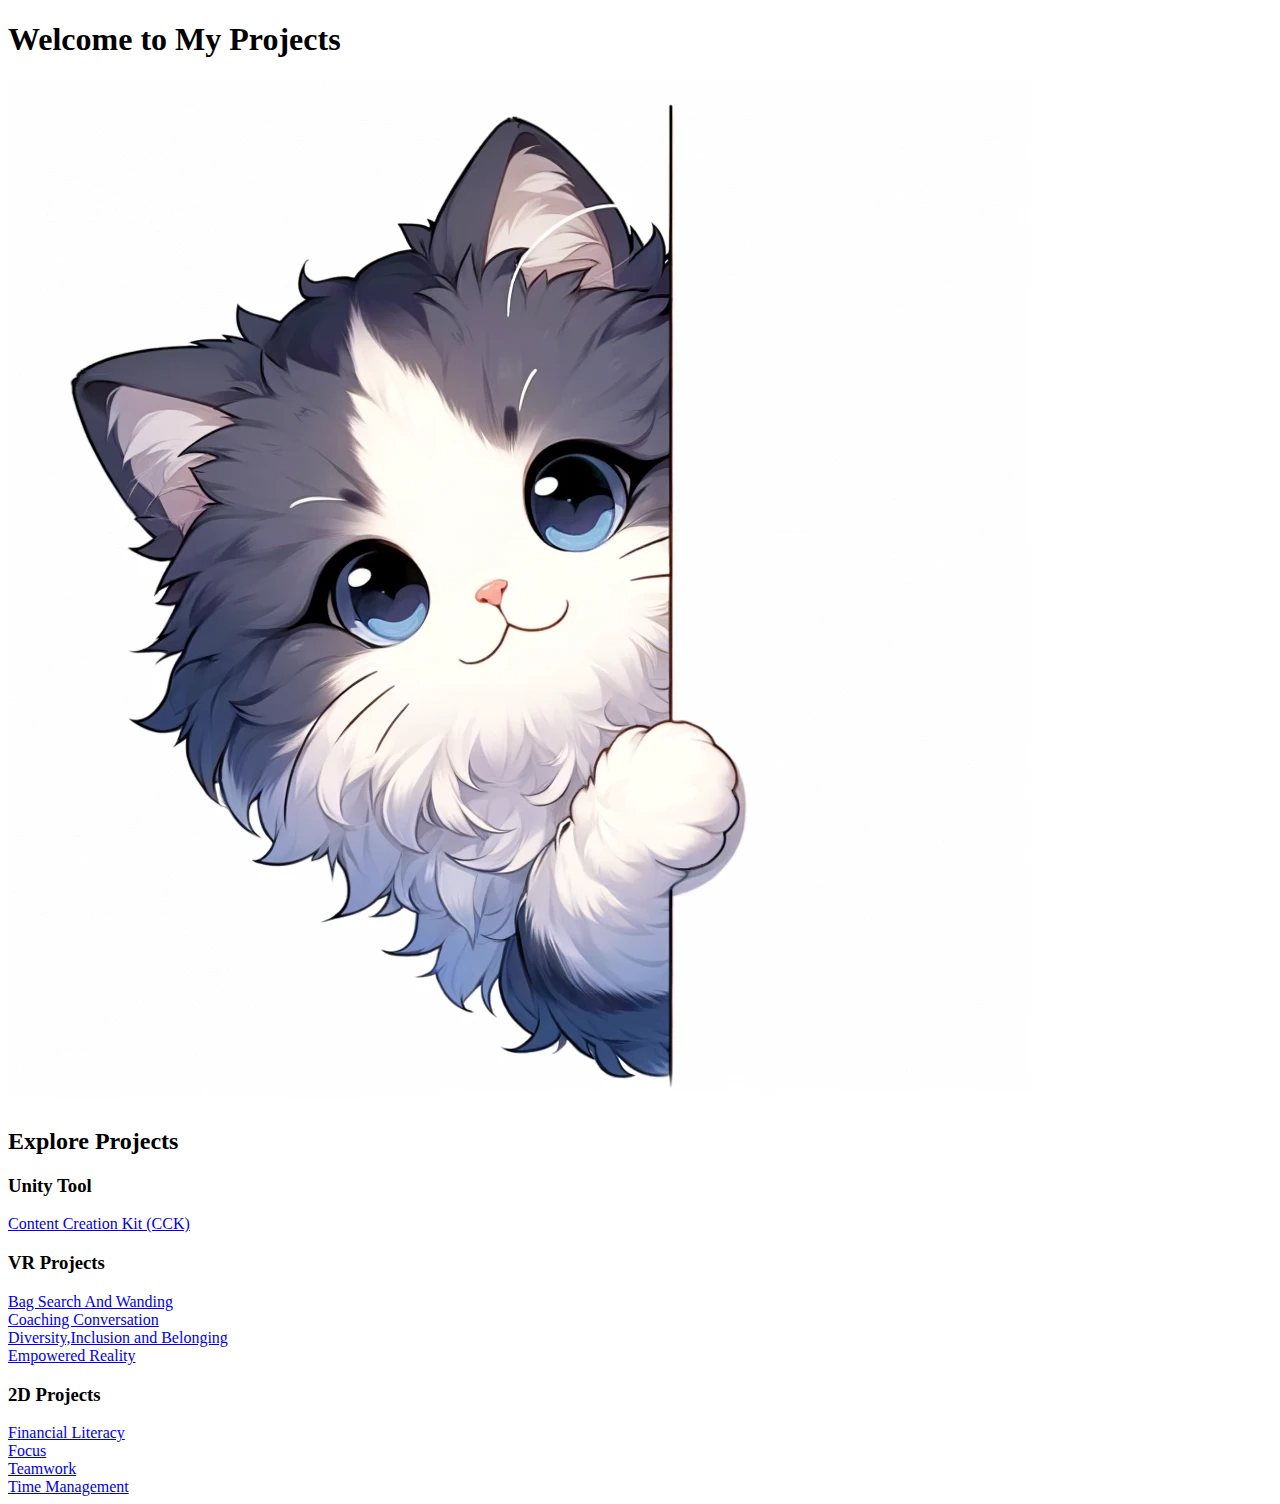
==== index.html @ 2d99bee2 "Page Updates" ====
<!DOCTYPE html>
<html lang="en">

<head>
    <meta charset="UTF-8">
    <meta name="viewport" content="width=device-width, initial-scale=1.0">
    <title>Home</title>
</head>

<body>
    <header>
        <h1>Welcome to My Projects</h1>
    </header>

    <section>
        <img src="assets/example.png" alt="An example image">
    </section>

    <section>
        <h2>Explore Projects</h2>

        <h3>Unity Tool</h3>
        <li><a href="cck.html">Content Creation Kit (CCK)</a></li>

        <h3>VR Projects</h3>
        <li><a href="bsnw.html">Bag Search And Wanding</Search></a></li>
        <li><a href="coaching.html">Coaching Conversation</a></li>
        <li><a href="dib.html">Diversity,Inclusion and Belonging</a></li>
        <li><a href="empowered.html">Empowered Reality</a></li>

        <h3>2D Projects</h3>
        <li><a href="financial.html">Financial Literacy</a></li>
        <li><a href="focus.html">Focus</a></li>
        <li><a href="teamwork.html">Teamwork</a></li>
        <li><a href="timemanagement.html">Time Management</a></li>
    </section>
</body>

</html>
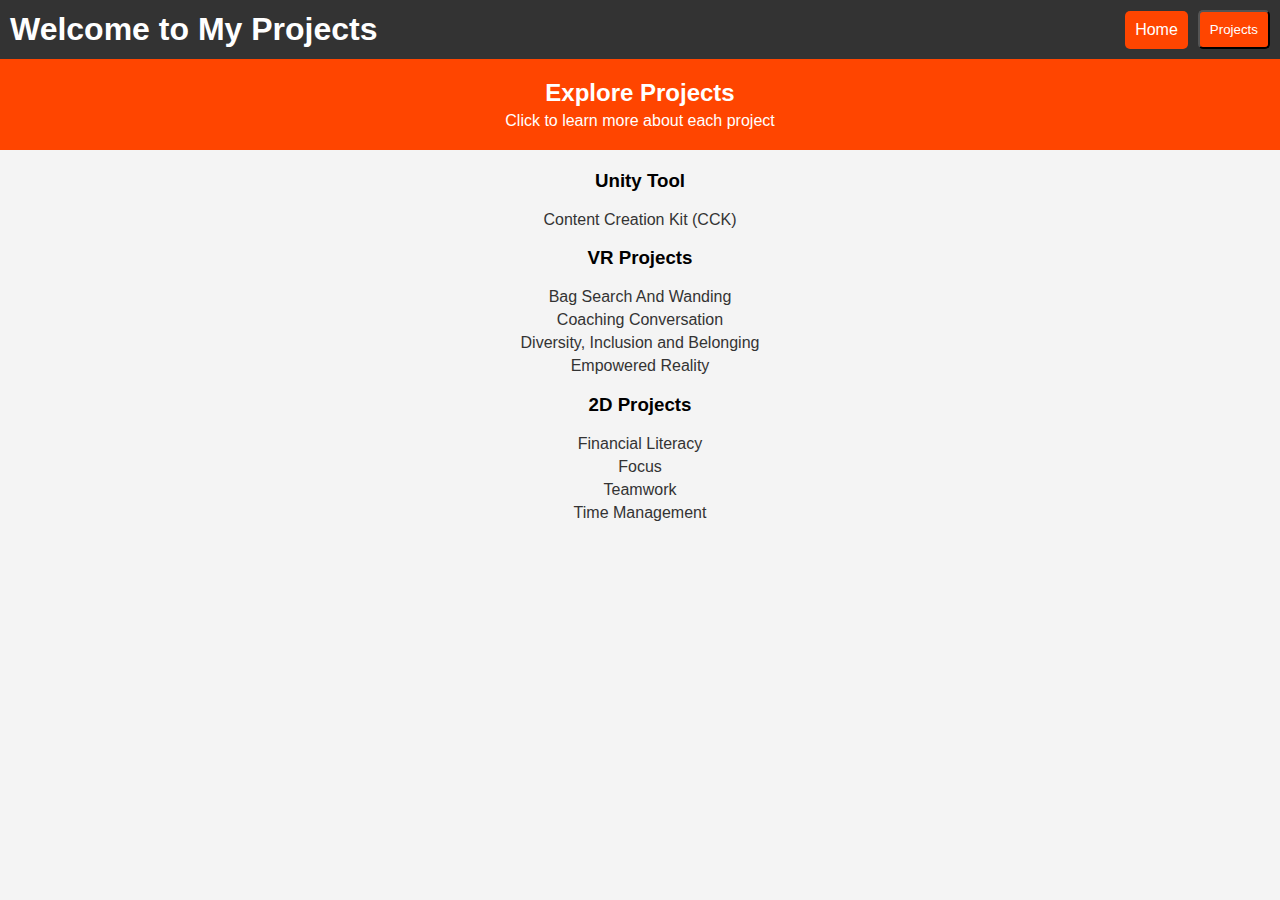
==== commit 0e5227bf: "Website Clean Up" ====
--- a/index.html
+++ b/index.html
@@ -4,36 +4,173 @@
 <head>
     <meta charset="UTF-8">
     <meta name="viewport" content="width=device-width, initial-scale=1.0">
+    <script src="scripts.js" defer></script>
     <title>Home</title>
+    <style>
+        body {
+            font-family: Arial, sans-serif;
+            text-align: center;
+            margin: 0;
+            padding: 0;
+            background-color: #f4f4f4;
+        }
+        
+        header {
+            background-color: #333;
+            color: white;
+            padding: 10px;
+            display: flex;
+            justify-content: space-between;
+            align-items: center;
+        }
+
+        header h1 {
+            margin: 0;
+        }
+
+        .nav-links {
+            display: flex;
+            align-items: center;
+        }
+
+        .nav-links a {
+            color: white;
+            text-decoration: none;
+            padding: 10px;
+            margin: 0 10px;
+            background-color: #ff4500;
+            border-radius: 5px;
+        }
+
+        .nav-links a:hover {
+            background-color: #ff6347;
+        }
+
+        .dropdown {
+            position: relative;
+        }
+
+        .dropdown-button {
+            background-color: #ff4500;
+            color: white;
+            padding: 10px;
+            border-radius: 5px;
+            cursor: pointer;
+        }
+
+        .dropdown-content {
+            display: none;
+            position: absolute;
+            background-color: white;
+            min-width: 160px;
+            box-shadow: 0px 8px 16px rgba(0, 0, 0, 0.2);
+            z-index: 1;
+        }
+
+        .dropdown:hover .dropdown-content {
+            display: block;
+        }
+
+        .dropdown-content a {
+            color: black;
+            padding: 12px 16px;
+            text-decoration: none;
+            display: block;
+        }
+
+        .dropdown-content a:hover {
+            background-color: #f1f1f1;
+        }
+
+        section {
+            margin: 0px 0;
+        }
+
+        .banner {
+            background-color: #ff4500;
+            color: white;
+            padding: 20px;
+            margin-bottom: 20px;
+        }
+
+        .banner h2 {
+            margin: 0;
+        }
+
+        .banner p {
+            margin: 5px 0 0;
+        }
+
+        ul {
+            list-style: none;
+            padding: 0;
+        }
+
+        li {
+            margin: 5px 0;
+        }
+
+        a {
+            text-decoration: none;
+            color: #333;
+        }
+
+        a:hover {
+            color: #ff4500;
+        }
+    </style>
 </head>
 
 <body>
     <header>
         <h1>Welcome to My Projects</h1>
+        <div class="nav-links">
+            <a href="index.html">Home</a>
+
+            <div class="dropdown">
+                <button class="dropdown-button">Projects</button>
+                <div class="dropdown-content">
+                    <a href="cck.html">Content Creation Kit (CCK) - Unity Tool</a>
+                    <a href="bsnw.html">Bag Search And Wanding - VR</a>
+                    <a href="coaching.html">Coaching Conversation - VR</a>
+                    <a href="dib.html">Diversity, Inclusion and Belonging - VR</a>
+                    <a href="empowered.html">Empowered Reality - VR</a>
+                    <a href="financial.html">Financial Literacy - 2D</a>
+                    <a href="focus.html">Focus - 2D</a>
+                    <a href="teamwork.html">Teamwork - 2D</a>
+                    <a href="timemanagement.html">Time Management - 2D</a>
+                </div>
+            </div>
+        </div>
     </header>
 
-    <section>
-        <img src="assets/example.png" alt="An example image">
+    <section class="banner">
+        <h2>Explore Projects</h2>
+        <p>Click to learn more about each project</p>
     </section>
 
     <section>
-        <h2>Explore Projects</h2>
-
         <h3>Unity Tool</h3>
-        <li><a href="cck.html">Content Creation Kit (CCK)</a></li>
+        <ul>
+            <li><a href="cck.html">Content Creation Kit (CCK)</a></li>
+        </ul>
 
         <h3>VR Projects</h3>
-        <li><a href="bsnw.html">Bag Search And Wanding</Search></a></li>
-        <li><a href="coaching.html">Coaching Conversation</a></li>
-        <li><a href="dib.html">Diversity,Inclusion and Belonging</a></li>
-        <li><a href="empowered.html">Empowered Reality</a></li>
+        <ul>
+            <li><a href="bsnw.html">Bag Search And Wanding</a></li>
+            <li><a href="coaching.html">Coaching Conversation</a></li>
+            <li><a href="dib.html">Diversity, Inclusion and Belonging</a></li>
+            <li><a href="empowered.html">Empowered Reality</a></li>
+        </ul>
 
         <h3>2D Projects</h3>
-        <li><a href="financial.html">Financial Literacy</a></li>
-        <li><a href="focus.html">Focus</a></li>
-        <li><a href="teamwork.html">Teamwork</a></li>
-        <li><a href="timemanagement.html">Time Management</a></li>
+        <ul>
+            <li><a href="financial.html">Financial Literacy</a></li>
+            <li><a href="focus.html">Focus</a></li>
+            <li><a href="teamwork.html">Teamwork</a></li>
+            <li><a href="timemanagement.html">Time Management</a></li>
+        </ul>
     </section>
 </body>
 
-</html>+</html>
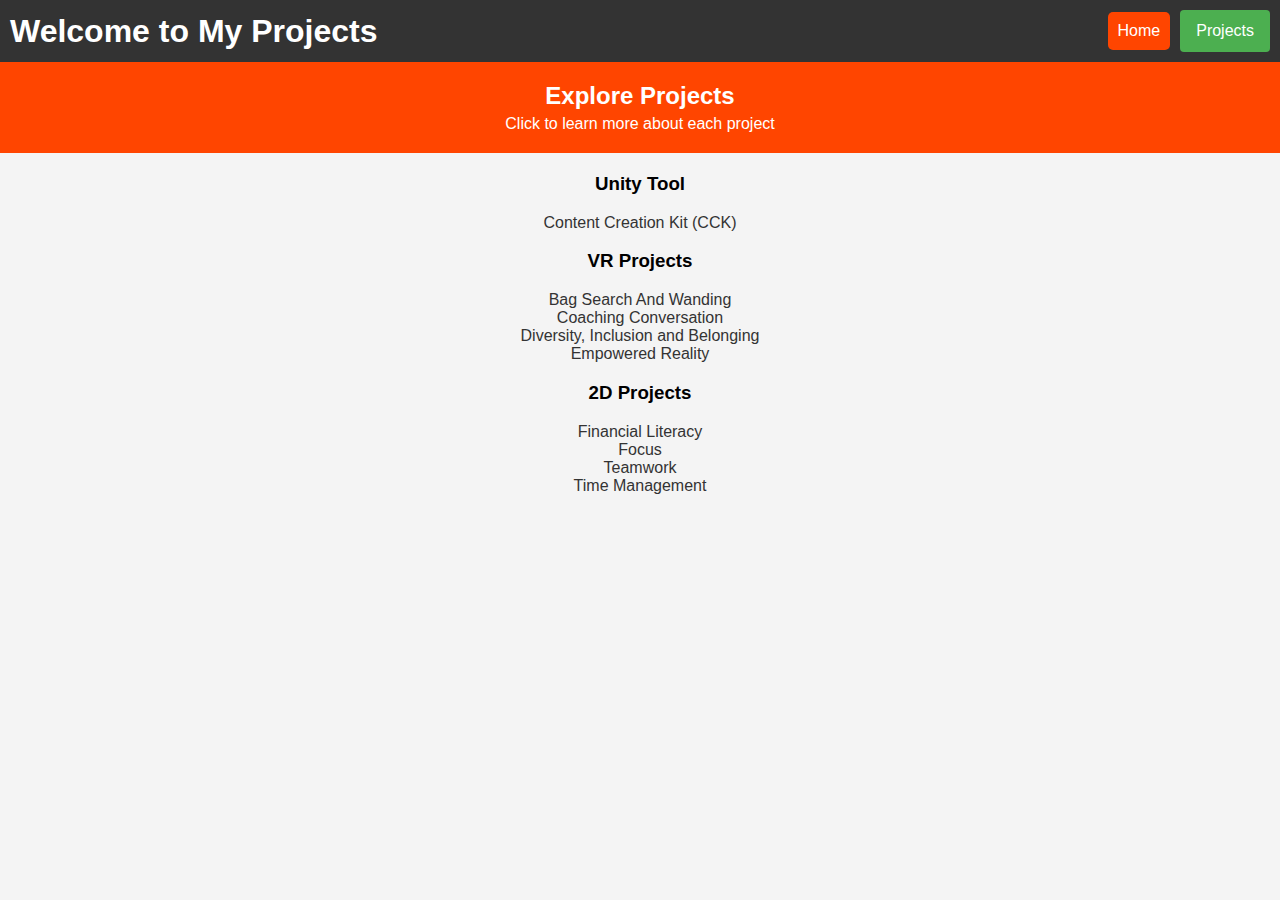
==== commit db588340: "Cleanup and Images Added In" ====
--- a/index.html
+++ b/index.html
@@ -4,120 +4,11 @@
 <head>
     <meta charset="UTF-8">
     <meta name="viewport" content="width=device-width, initial-scale=1.0">
+    <link rel="stylesheet" href="styles.css">
     <script src="scripts.js" defer></script>
     <title>Home</title>
-    <style>
-        body {
-            font-family: Arial, sans-serif;
-            text-align: center;
-            margin: 0;
-            padding: 0;
-            background-color: #f4f4f4;
-        }
-        
-        header {
-            background-color: #333;
-            color: white;
-            padding: 10px;
-            display: flex;
-            justify-content: space-between;
-            align-items: center;
-        }
+    <style>    
 
-        header h1 {
-            margin: 0;
-        }
-
-        .nav-links {
-            display: flex;
-            align-items: center;
-        }
-
-        .nav-links a {
-            color: white;
-            text-decoration: none;
-            padding: 10px;
-            margin: 0 10px;
-            background-color: #ff4500;
-            border-radius: 5px;
-        }
-
-        .nav-links a:hover {
-            background-color: #ff6347;
-        }
-
-        .dropdown {
-            position: relative;
-        }
-
-        .dropdown-button {
-            background-color: #ff4500;
-            color: white;
-            padding: 10px;
-            border-radius: 5px;
-            cursor: pointer;
-        }
-
-        .dropdown-content {
-            display: none;
-            position: absolute;
-            background-color: white;
-            min-width: 160px;
-            box-shadow: 0px 8px 16px rgba(0, 0, 0, 0.2);
-            z-index: 1;
-        }
-
-        .dropdown:hover .dropdown-content {
-            display: block;
-        }
-
-        .dropdown-content a {
-            color: black;
-            padding: 12px 16px;
-            text-decoration: none;
-            display: block;
-        }
-
-        .dropdown-content a:hover {
-            background-color: #f1f1f1;
-        }
-
-        section {
-            margin: 0px 0;
-        }
-
-        .banner {
-            background-color: #ff4500;
-            color: white;
-            padding: 20px;
-            margin-bottom: 20px;
-        }
-
-        .banner h2 {
-            margin: 0;
-        }
-
-        .banner p {
-            margin: 5px 0 0;
-        }
-
-        ul {
-            list-style: none;
-            padding: 0;
-        }
-
-        li {
-            margin: 5px 0;
-        }
-
-        a {
-            text-decoration: none;
-            color: #333;
-        }
-
-        a:hover {
-            color: #ff4500;
-        }
     </style>
 </head>
 
--- a/styles.css
+++ b/styles.css
@@ -0,0 +1,218 @@
+body {
+    font-family: Arial, sans-serif;
+    text-align: center;
+    margin: 0;
+    padding: 0;
+    background-color: #f4f4f4;
+}
+
+header {
+    background-color: #333;
+    color: white;
+    padding: 10px;
+    display: flex;
+    justify-content: space-between;
+    align-items: center;
+}
+
+header h1 {
+    margin: 0;
+}
+
+.nav-links {
+    display: flex;
+    align-items: center;
+}
+
+.nav-links a {
+    color: white;
+    text-decoration: none;
+    padding: 10px;
+    margin: 0 10px;
+    background-color: #ff4500;
+    border-radius: 5px;
+}
+
+.nav-links a:hover {
+    background-color: #ff6347;
+}
+
+.dropdown {
+    position: relative;
+}
+
+.dropdown-button {
+    background-color: #ff4500;
+    color: white;
+    padding: 10px;
+    border-radius: 5px;
+    cursor: pointer;
+}
+
+.banner {
+    background-color: #ff4500;
+    color: white;
+    padding: 20px;
+    margin-bottom: 20px;
+}
+
+.banner h2 {
+    margin: 0;
+}
+
+.banner p {
+    margin: 5px 0 0;
+}
+
+#carousel-container {
+    width: 800px;
+    margin: 20px auto;
+    padding: 15px;
+    background-color: #333;
+    border-radius: 8px;
+    box-shadow: 0 4px 15px rgba(0, 0, 0, 0.3);
+    text-align: center;
+}
+
+#main-content {
+    width: 100%;
+    height: 400px;
+    border-radius: 5px;
+    overflow: hidden;
+    box-shadow: 0 4px 10px rgba(0, 0, 0, 0.2);
+    margin-bottom: 10px;
+}
+
+#main-image,
+#main-video {
+    width: 100%;
+    height: 100%;
+    object-fit: cover;
+}
+
+#main-video {
+    display: none;
+}
+
+#thumbnails-container {
+    display: flex;
+    gap: 3px;
+    overflow-x: auto;
+    padding: 5px 0;
+    scrollbar-width: thin;
+    scrollbar-color: #888 transparent;
+}
+
+#thumbnails-container::-webkit-scrollbar {
+    height: 6px;
+}
+
+#thumbnails-container::-webkit-scrollbar-thumb {
+    background-color: #888;
+    border-radius: 3px;
+}
+
+#thumbnails-container::-webkit-scrollbar-track {
+    background: transparent;
+}
+
+.thumbnail {
+    width: 120px;
+    height: 80px;
+    object-fit: cover;
+    border-radius: 3px;
+    cursor: pointer;
+    transition: transform 0.2s ease-in-out;
+    border: 2px solid transparent;
+}
+
+.thumbnail.selected {
+    border-color: #ff4500;
+}
+
+.thumbnail:hover {
+    transform: scale(1.05);
+}
+
+/* Dropdown container */
+.dropdown {
+    position: relative;
+    display: inline-block;
+}
+/* Dropdown content styling */
+.dropdown-content {
+    display: none;
+    position: absolute;
+    top: 100%;
+    left: 0;
+    background-color: #ffffff;
+    min-width: 200px; /* Increased the width */
+    max-width: 100vw;
+    box-shadow: 0 8px 16px rgba(0, 0, 0, 0.2);
+    z-index: 1;
+    padding: 8px 0; /* Add padding for a bit of spacing */
+    border-radius: 8px; /* Rounded corners */
+    opacity: 0;
+    transition: opacity 0.3s ease; /* Fade-in effect */
+    transform: translateY(10px);
+    transition: transform 0.3s ease, opacity 0.3s ease;
+}
+
+.dropdown:hover .dropdown-content {
+    display: block;
+    opacity: 1;
+    transform: translateY(0);
+}
+
+/* Styling for links inside the dropdown */
+.dropdown-content a {
+    color: #333; /* Darker color for text */
+    padding: 12px 20px;
+    text-decoration: none;
+    display: block;
+    font-family: Arial, sans-serif; /* Change font for clarity */
+    font-size: 14px; /* Adjust font size */
+    border-radius: 4px; /* Rounded corners for each item */
+    transition: background-color 0.3s ease, padding-left 0.3s ease;
+    margin-bottom: 4px; /* Add spacing between items */
+}
+
+/* Hover effect on links */
+.dropdown-content a:hover {
+    background-color: #f1f1f1;
+    padding-left: 24px; /* Subtle left padding on hover */
+}
+
+/* Button for dropdown */
+.dropdown-button {
+    background-color: #4CAF50; /* Green background for the button */
+    color: white;
+    padding: 12px 16px;
+    border: none;
+    cursor: pointer;
+    font-size: 16px;
+    border-radius: 4px; /* Rounded corners for the button */
+    transition: background-color 0.3s ease;
+}
+
+.dropdown-button:hover {
+    background-color: #45a049; /* Darker green on hover */
+}
+
+ul {
+    list-style: none;
+    padding: 0;
+}
+
+li {
+    margin: 0px 0;
+}
+
+a {
+    text-decoration: none;
+    color: #333;
+}
+
+a:hover {
+    color: #ff4500;
+}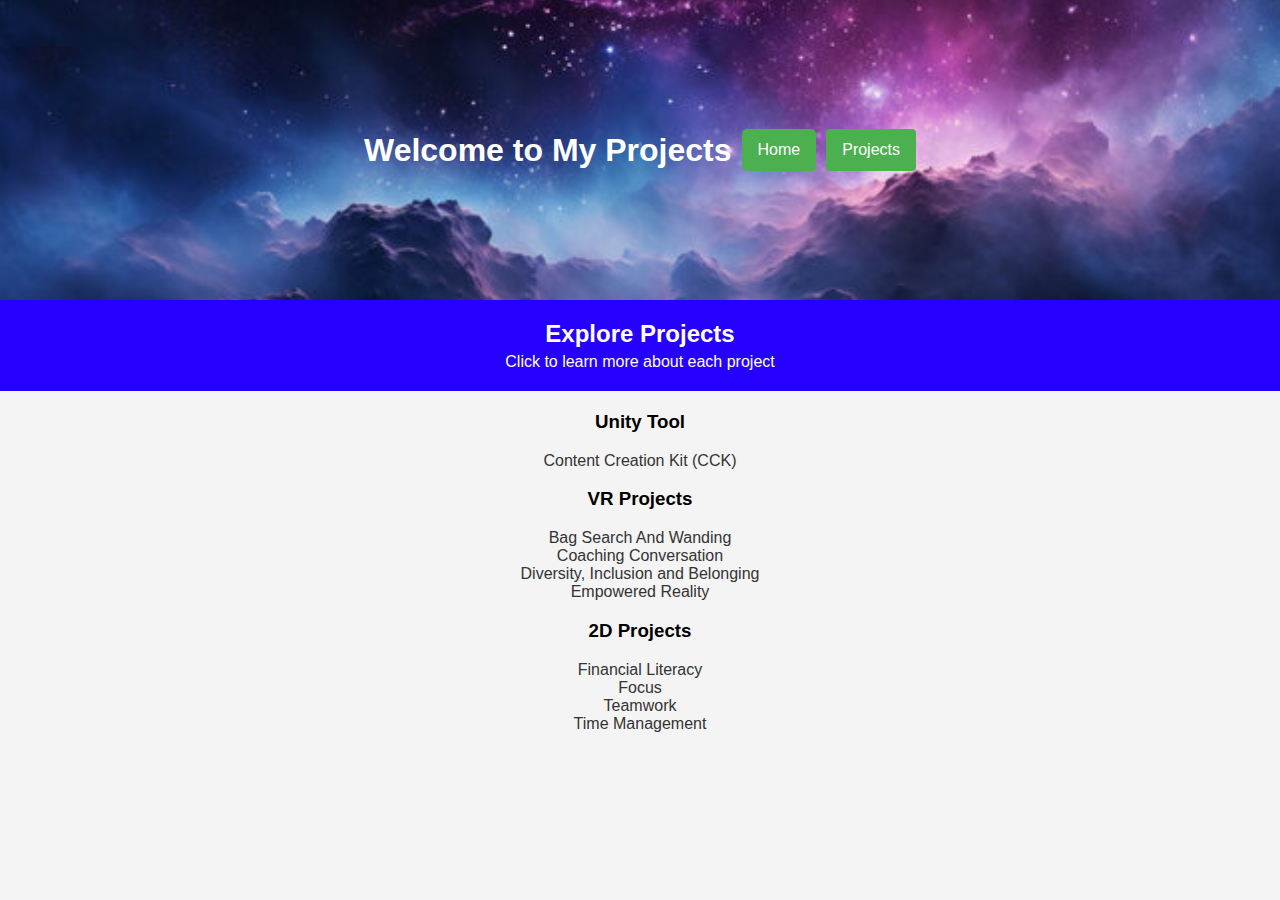
==== commit fc9348d3: "Minor Update for Formatting" ====
--- a/index.html
+++ b/index.html
@@ -17,7 +17,7 @@
         <h1>Welcome to My Projects</h1>
         <div class="nav-links">
             <a href="index.html">Home</a>
-
+            
             <div class="dropdown">
                 <button class="dropdown-button">Projects</button>
                 <div class="dropdown-content">
--- a/styles.css
+++ b/styles.css
@@ -7,15 +7,21 @@
 }
 
 header {
-    background-color: #333;
-    color: white;
-    padding: 10px;
+    background-image: url('assets/bannerbackground.jpg');  /* Replace with your image path */
+    background-size: cover;  /* Ensures the image covers the header without stretching */
+    background-position: center;  /* Centers the image */
+    height: 300px;  /* Set a fixed height for the banner */
+    width: 100%;  /* Make the banner full-width */
+    color: white;  /* Set text color for visibility */
     display: flex;
-    justify-content: space-between;
-    align-items: center;
-}
-
+    align-items: center;  /* Centers the text vertically */
+    justify-content: center;  /* Centers the text horizontally */
+    text-align: center;  /* Optional: Ensures the text is centered */
+}
+
+/* Optional: Style for the title */
 header h1 {
+    font-size: 2rem;
     margin: 0;
 }
 
@@ -27,30 +33,18 @@
 .nav-links a {
     color: white;
     text-decoration: none;
-    padding: 10px;
+    padding: 12px 16px;
     margin: 0 10px;
-    background-color: #ff4500;
     border-radius: 5px;
+    background-color: #4CAF50;
 }
 
 .nav-links a:hover {
-    background-color: #ff6347;
-}
-
-.dropdown {
-    position: relative;
-}
-
-.dropdown-button {
-    background-color: #ff4500;
-    color: white;
-    padding: 10px;
-    border-radius: 5px;
-    cursor: pointer;
+    background-color: #45a049;
 }
 
 .banner {
-    background-color: #ff4500;
+    background-color: #2600ff;
     color: white;
     padding: 20px;
     margin-bottom: 20px;
@@ -127,7 +121,7 @@
 }
 
 .thumbnail.selected {
-    border-color: #ff4500;
+    border-color: #2600ff;
 }
 
 .thumbnail:hover {
@@ -145,7 +139,7 @@
     position: absolute;
     top: 100%;
     left: 0;
-    background-color: #ffffff;
+    background-color: #303030;
     min-width: 200px; /* Increased the width */
     max-width: 100vw;
     box-shadow: 0 8px 16px rgba(0, 0, 0, 0.2);
@@ -179,7 +173,7 @@
 
 /* Hover effect on links */
 .dropdown-content a:hover {
-    background-color: #f1f1f1;
+    background-color: #45a049;
     padding-left: 24px; /* Subtle left padding on hover */
 }
 
@@ -214,5 +208,24 @@
 }
 
 a:hover {
-    color: #ff4500;
+    color: #2600ff;
+}
+
+.text-container {
+    width: 800px; /* Same width as carousel */
+    margin: 20px auto; /* Centered on the page */
+    padding: 15px;
+    background-color: #f9f9f9; /* Optional: Background color for better visibility */
+    box-shadow: 0 4px 10px rgba(0, 0, 0, 0.1); /* Optional: Shadow for design */
+    border-radius: 8px; /* Optional: Rounded corners */
+}
+
+/* Center-aligned text inside the container */
+.text-container.centered {
+    text-align: center;
+}
+
+/* Left-aligned text inside the container */
+.text-container.left-aligned {
+    text-align: left;
 }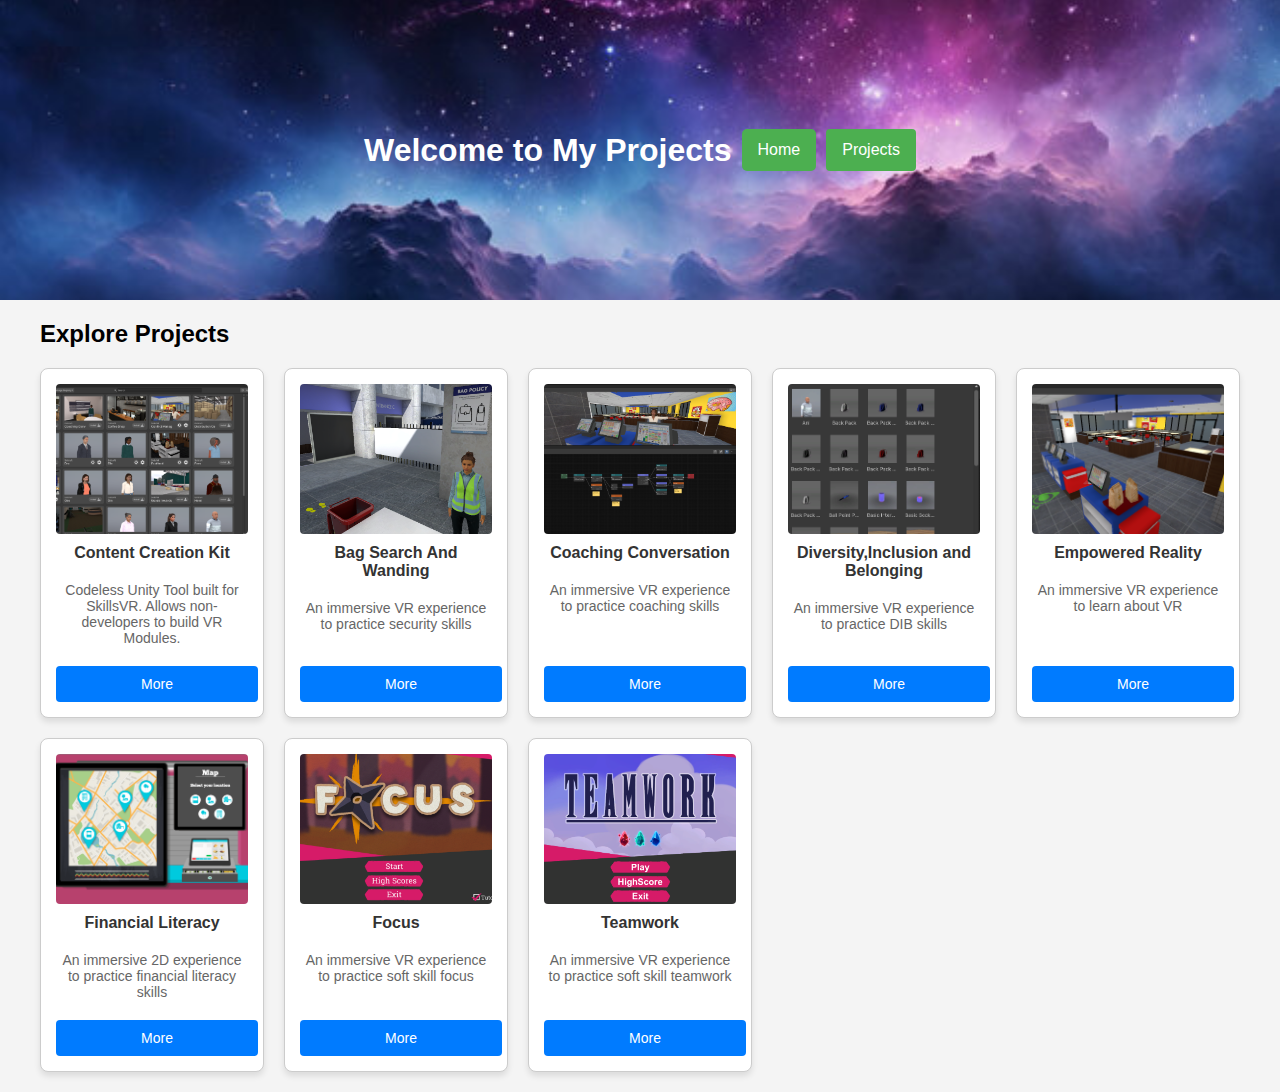
==== commit 3ce7f505: "Website Updates - Tiles Added to Home" ====
--- a/index.html
+++ b/index.html
@@ -6,7 +6,7 @@
     <meta name="viewport" content="width=device-width, initial-scale=1.0">
     <link rel="stylesheet" href="styles.css">
     <script src="scripts.js" defer></script>
-    <title>Home</title>
+    <title>Alex B Projects</title>
     <style>    
 
     </style>
@@ -22,7 +22,7 @@
                 <button class="dropdown-button">Projects</button>
                 <div class="dropdown-content">
                     <a href="cck.html">Content Creation Kit (CCK) - Unity Tool</a>
-                    <a href="bsnw.html">Bag Search And Wanding - VR</a>
+                    <a href="bsnw.html">Bag Search And Wanding - VR</a> 
                     <a href="coaching.html">Coaching Conversation - VR</a>
                     <a href="dib.html">Diversity, Inclusion and Belonging - VR</a>
                     <a href="empowered.html">Empowered Reality - VR</a>
@@ -35,33 +35,80 @@
         </div>
     </header>
 
-    <section class="banner">
+    <!-- <section class="banner">
         <h2>Explore Projects</h2>
         <p>Click to learn more about each project</p>
-    </section>
+    </section> -->
 
-    <section>
-        <h3>Unity Tool</h3>
-        <ul>
-            <li><a href="cck.html">Content Creation Kit (CCK)</a></li>
-        </ul>
+    <h2 class="explore-heading">Explore Projects</h2>
+    <div class="tile-container">
+        <!-- Repeat this tile for multiple entries -->
+        <div class="tile">
+            <img src="assets/CCK/CCK 1.png" alt="Tile Image">
+            <h2 class="tile-title">Content Creation Kit</h2>
+            <p class="description">Codeless Unity Tool built for SkillsVR. Allows non-developers to build VR Modules.</p>
+            <a href="cck.html" class="more-button">More</a>
+        </div>
+        <div class="tile">
+            <img src="assets/BagSearchAndWanding/BSNW1.png" alt="Tile Image">
+            <h2 class="tile-title">Bag Search And Wanding</h2>
+            <p class="description">An immersive VR experience to practice security skills</p>
+            <a href="bsnw.html" class="more-button">More</a>
+        </div>
+        <div class="tile">
+            <img src="assets/CCK/CCK 2.png" alt="Tile Image">
+            <h2 class="tile-title">Coaching Conversation</h2>
+            <p class="description">An immersive VR experience to practice coaching skills</p>
+            <a href="coaching.html" class="more-button">More</a>
+        </div>
+        <div class="tile">
+            <img src="assets/CCK/CCK 3.png" alt="Tile Image">
+            <h2 class="tile-title">Diversity,Inclusion and Belonging</h2>
+            <p class="description">An immersive VR experience to practice DIB skills</p>
+            <a href="dib.html" class="more-button">More</a>
+        </div>
+        <div class="tile">
+            <img src="assets/CCK/CCK 4.png" alt="Tile Image">
+            <h2 class="tile-title">Empowered Reality</h2>
+            <p class="description">An immersive VR experience to learn about VR</p>
+            <a href="empowered.html" class="more-button">More</a>
+        </div>
+        <div class="tile">
+            <img src="assets/FinancialLiteracy/FL 1.png" alt="Tile Image">
+            <h2 class="tile-title">Financial Literacy</h2>
+            <p class="description">An immersive 2D experience to practice financial literacy skills</p>
+            <a href="financial.html" class="more-button">More</a>
+        </div>
+        <div class="tile">
+            <img src="assets/Focus/F 1.png" alt="Tile Image">
+            <h2 class="tile-title">Focus</h2>
+            <p class="description">An immersive VR experience to practice soft skill focus</p>
+            <a href="focus.html" class="more-button">More</a>
+        </div>
+        <div class="tile">
+            <img src="assets/Teamwork/TW 1.png" alt="Tile Image">
+            <h2 class="tile-title">Teamwork</h2>
+            <p class="description">An immersive VR experience to practice soft skill teamwork</p>
+            <a href="teamwork.html" class="more-button">More</a>
+        </div>
+        <div class="tile">
+            <img src="assets/TimeManagement/TM 1.png" alt="Tile Image">
+            <h2 class="tile-title">Time Management</h2>
+            <p class="description">An immersive VR experience to practice soft skill Time Management</p>
+            <a href="timemanagement.html" class="more-button">More</a>
+        </div>
+    </div>
 
-        <h3>VR Projects</h3>
-        <ul>
-            <li><a href="bsnw.html">Bag Search And Wanding</a></li>
-            <li><a href="coaching.html">Coaching Conversation</a></li>
-            <li><a href="dib.html">Diversity, Inclusion and Belonging</a></li>
-            <li><a href="empowered.html">Empowered Reality</a></li>
-        </ul>
-
-        <h3>2D Projects</h3>
-        <ul>
-            <li><a href="financial.html">Financial Literacy</a></li>
-            <li><a href="focus.html">Focus</a></li>
-            <li><a href="teamwork.html">Teamwork</a></li>
-            <li><a href="timemanagement.html">Time Management</a></li>
-        </ul>
-    </section>
+    <script>
+        document.addEventListener("DOMContentLoaded", () => {
+            const tiles = document.querySelectorAll(".tile");
+            tiles.forEach((tile, index) => {
+                setTimeout(() => {
+                    tile.classList.add("visible");
+                }, index * 100); // Delay each tile slightly for a staggered effect
+            });
+        });
+    </script>
 </body>
 
 </html>
--- a/styles.css
+++ b/styles.css
@@ -211,6 +211,12 @@
     color: #2600ff;
 }
 
+h2 {
+    text-align: center; /* Default alignment for other <h2> elements */
+    font-size: 24px;
+    margin-bottom: 20px;
+}
+
 .text-container {
     width: 800px; /* Same width as carousel */
     margin: 20px auto; /* Centered on the page */
@@ -228,4 +234,121 @@
 /* Left-aligned text inside the container */
 .text-container.left-aligned {
     text-align: left;
+}
+
+/* Tile container */
+.tile-container {
+    display: grid;
+    grid-template-columns: repeat(5, 1fr);
+    gap: 20px;
+    padding: 20px;
+    max-width: 1200px;
+    margin: 0 auto;
+}
+
+/* Tile styles */
+.tile {
+    display: flex;
+    flex-direction: column;
+    justify-content: space-between;
+    background-color: #fff;
+    border: 1px solid #ccc;
+    border-radius: 8px;
+    box-shadow: 0 4px 6px rgba(0, 0, 0, 0.1);
+    overflow: hidden;
+    text-align: center;
+    padding: 15px;
+    transition: opacity 0.6s ease, transform 0.6s ease; /* Smooth animation */
+    max-width: 220px; /* Set a maximum width */
+    max-height: 360px; /* Adjusted for title */
+    margin: 0 auto; /* Center the tile in the grid cell */
+    opacity: 0; /* Initially hidden */
+    transform: translateY(20px); /* Slightly offset for animation */
+}
+
+.tile:hover {
+    transform: translateY(-5px);
+    /* box-shadow: 0 8px 12px rgba(0, 0, 0, 0.2);
+    background: radial-gradient(circle, rgba(255, 255, 255, 1) 70%, rgba(211, 211, 211, 1) 100%); */
+    background-color: #ececec; /* Slightly lighter shade */
+    box-shadow: 0 6px 8px rgba(0, 0, 0, 0.15); /* Slightly stronger shadow */
+}
+
+.tile img {
+    width: 100%; /* Matches the tile's width */
+    height: 150px; /* Fixed height for consistency */
+    object-fit: cover; /* Ensures the image fills the area without distortion */
+    border-radius: 4px;
+}
+
+/* Add a visible class for animation */
+.tile.visible {
+    opacity: 1; /* Fully visible */
+    transform: translateY(0); /* Reset offset */
+}
+
+.tile-title {
+    margin: 10px 0;
+    font-size: 16px;
+    font-weight: bold;
+    color: #333;
+}
+
+.description {
+    margin: 10px 0;
+    font-size: 14px;
+    color: #666;
+    flex-grow: 1; /* Push the button to the bottom */
+}
+
+/* More button */
+.more-button {
+    display: block;
+    width: calc(100% - 20px); /* Full width with padding on both sides */
+    margin: 10px auto 0 auto; /* Center horizontally */
+    padding: 10px 15px;
+    background-color: #007BFF;
+    color: #fff;
+    text-decoration: none;
+    border-radius: 4px;
+    font-size: 14px;
+    transition: background-color 0.3s;
+}
+
+.more-button:hover {
+    background-color: #0160c5;
+    color: #fff;
+}
+
+.explore-heading {
+    max-width: 1200px; /* Match the container's width */
+    margin: 20px auto 0px auto; /* Increase bottom margin for more space between title and tiles */
+    padding: 0 20px; /* Optional: Match the container's padding for consistent alignment */
+    font-size: 24px; /* Adjust font size as needed */
+    text-align: left; /* Left-align the heading */
+}
+
+/* Media Queries */
+@media (max-width: 1200px) {
+    .tile-container {
+        grid-template-columns: repeat(4, 1fr); /* 4 tiles per row */
+    }
+}
+
+@media (max-width: 900px) {
+    .tile-container {
+        grid-template-columns: repeat(3, 1fr); /* 3 tiles per row */
+    }
+}
+
+@media (max-width: 600px) {
+    .tile-container {
+        grid-template-columns: repeat(2, 1fr); /* 2 tiles per row */
+    }
+}
+
+@media (max-width: 400px) {
+    .tile-container {
+        grid-template-columns: 1fr; /* 1 tile per row */
+    }
 }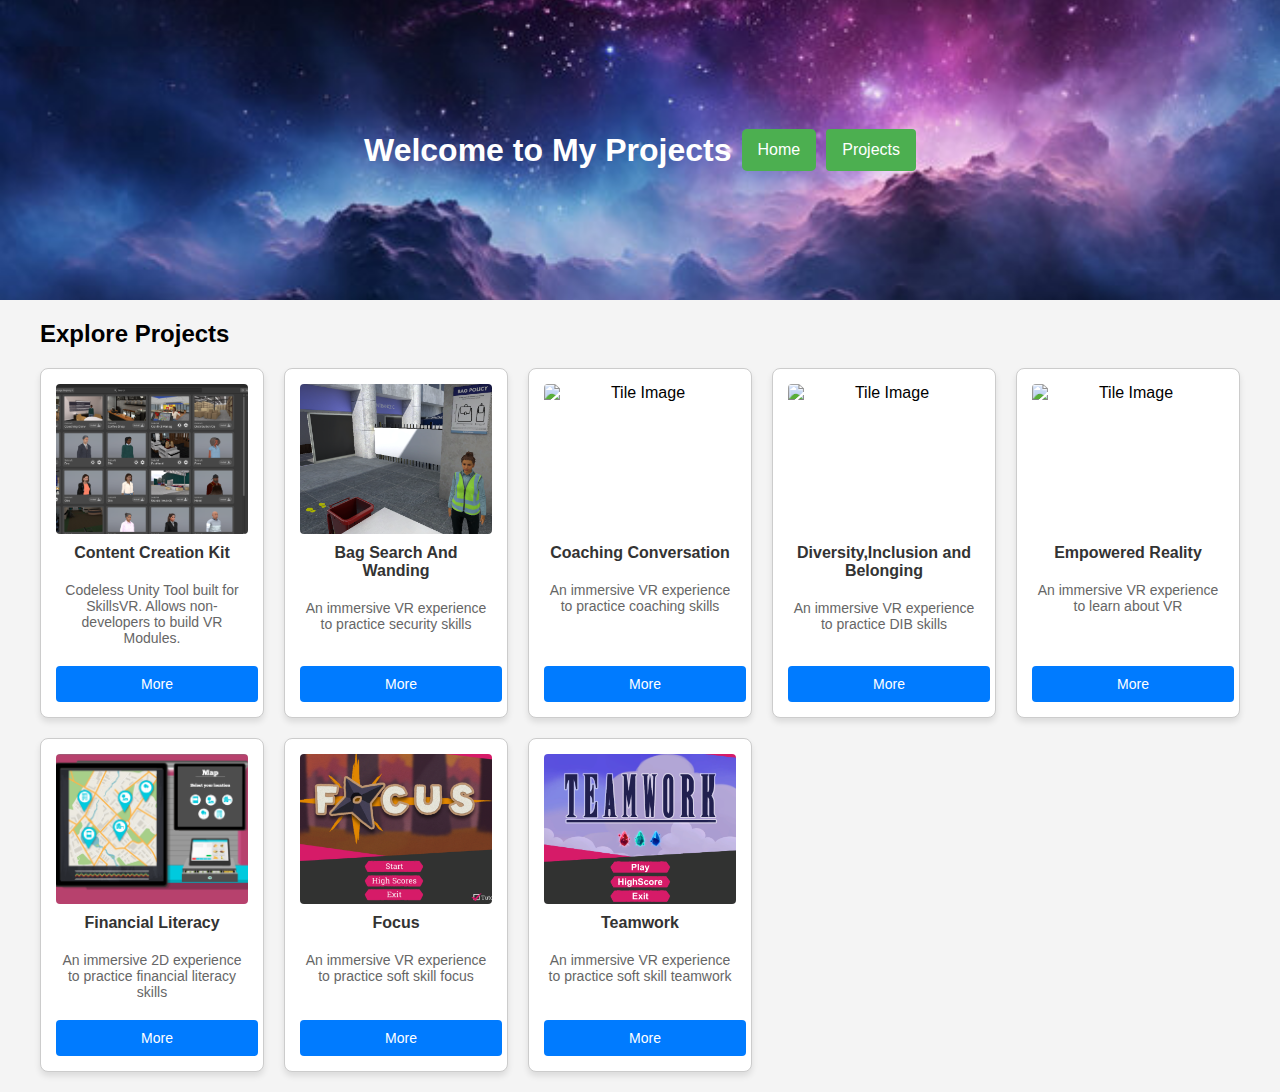
==== commit 82ea21e6: "Images and Videos Added In" ====
--- a/index.html
+++ b/index.html
@@ -56,19 +56,19 @@
             <a href="bsnw.html" class="more-button">More</a>
         </div>
         <div class="tile">
-            <img src="assets/CCK/CCK 2.png" alt="Tile Image">
+            <img src="assets/CoachingConversations/CC1.png 2.png" alt="Tile Image">
             <h2 class="tile-title">Coaching Conversation</h2>
             <p class="description">An immersive VR experience to practice coaching skills</p>
             <a href="coaching.html" class="more-button">More</a>
         </div>
         <div class="tile">
-            <img src="assets/CCK/CCK 3.png" alt="Tile Image">
+            <img src="assets/DIB/DIB1.png 3.png" alt="Tile Image">
             <h2 class="tile-title">Diversity,Inclusion and Belonging</h2>
             <p class="description">An immersive VR experience to practice DIB skills</p>
             <a href="dib.html" class="more-button">More</a>
         </div>
         <div class="tile">
-            <img src="assets/CCK/CCK 4.png" alt="Tile Image">
+            <img src="assets/EmpoweredReality/ER1.png 4.png" alt="Tile Image">
             <h2 class="tile-title">Empowered Reality</h2>
             <p class="description">An immersive VR experience to learn about VR</p>
             <a href="empowered.html" class="more-button">More</a>
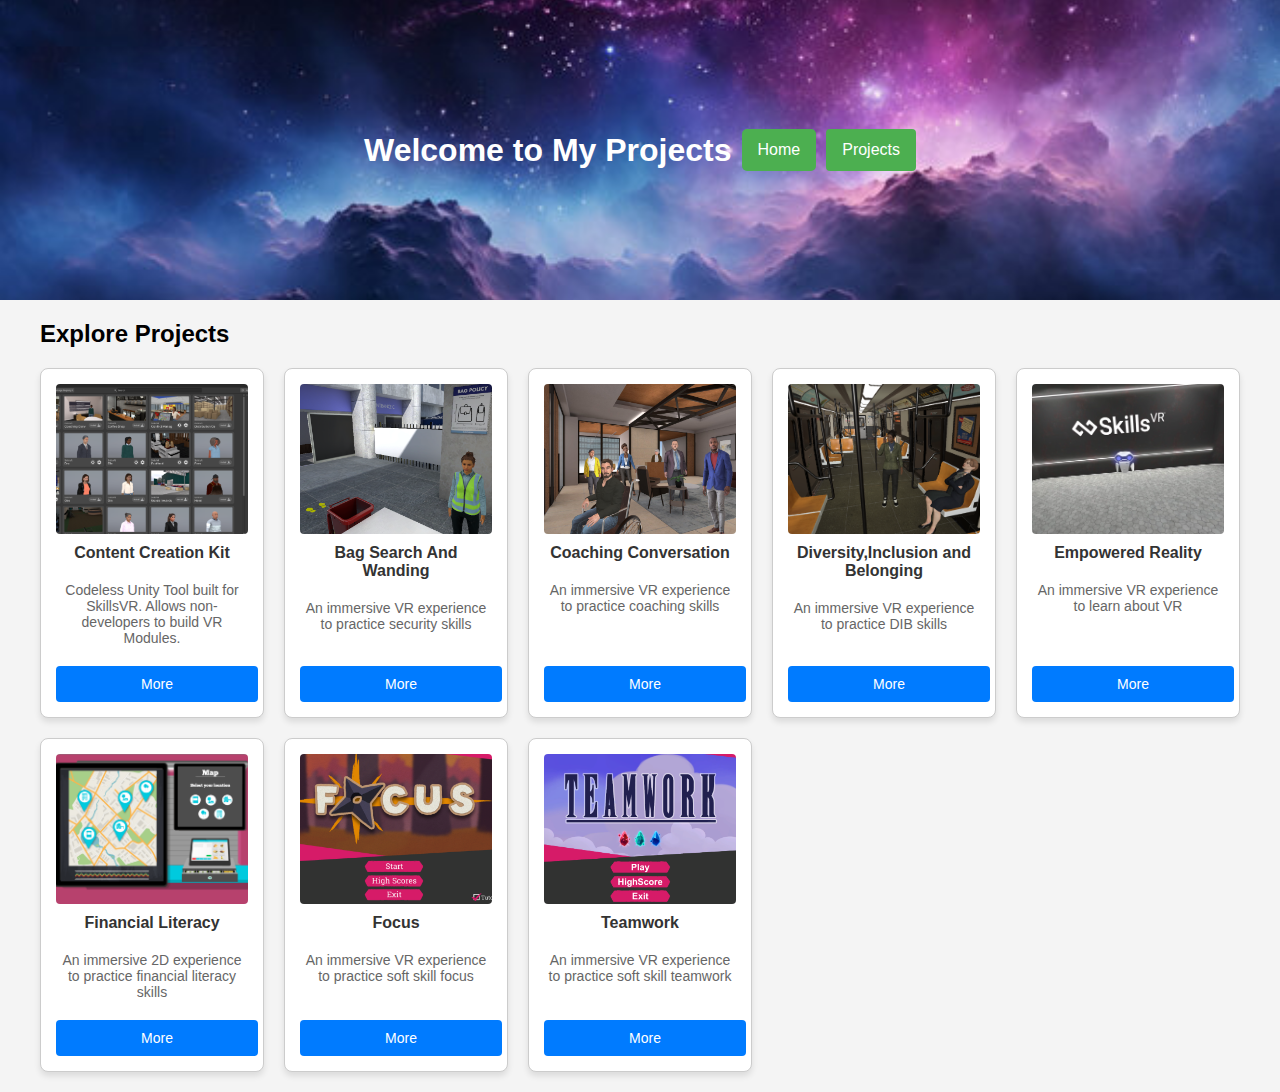
==== commit 4c7e9d7a: "Fix Images" ====
--- a/index.html
+++ b/index.html
@@ -56,19 +56,19 @@
             <a href="bsnw.html" class="more-button">More</a>
         </div>
         <div class="tile">
-            <img src="assets/CoachingConversations/CC1.png 2.png" alt="Tile Image">
+            <img src="assets/CoachingConversations/CC1.png" alt="Tile Image">
             <h2 class="tile-title">Coaching Conversation</h2>
             <p class="description">An immersive VR experience to practice coaching skills</p>
             <a href="coaching.html" class="more-button">More</a>
         </div>
         <div class="tile">
-            <img src="assets/DIB/DIB1.png 3.png" alt="Tile Image">
+            <img src="assets/DIB/DIB1.png" alt="Tile Image">
             <h2 class="tile-title">Diversity,Inclusion and Belonging</h2>
             <p class="description">An immersive VR experience to practice DIB skills</p>
             <a href="dib.html" class="more-button">More</a>
         </div>
         <div class="tile">
-            <img src="assets/EmpoweredReality/ER1.png 4.png" alt="Tile Image">
+            <img src="assets/EmpoweredReality/ER1.png" alt="Tile Image">
             <h2 class="tile-title">Empowered Reality</h2>
             <p class="description">An immersive VR experience to learn about VR</p>
             <a href="empowered.html" class="more-button">More</a>
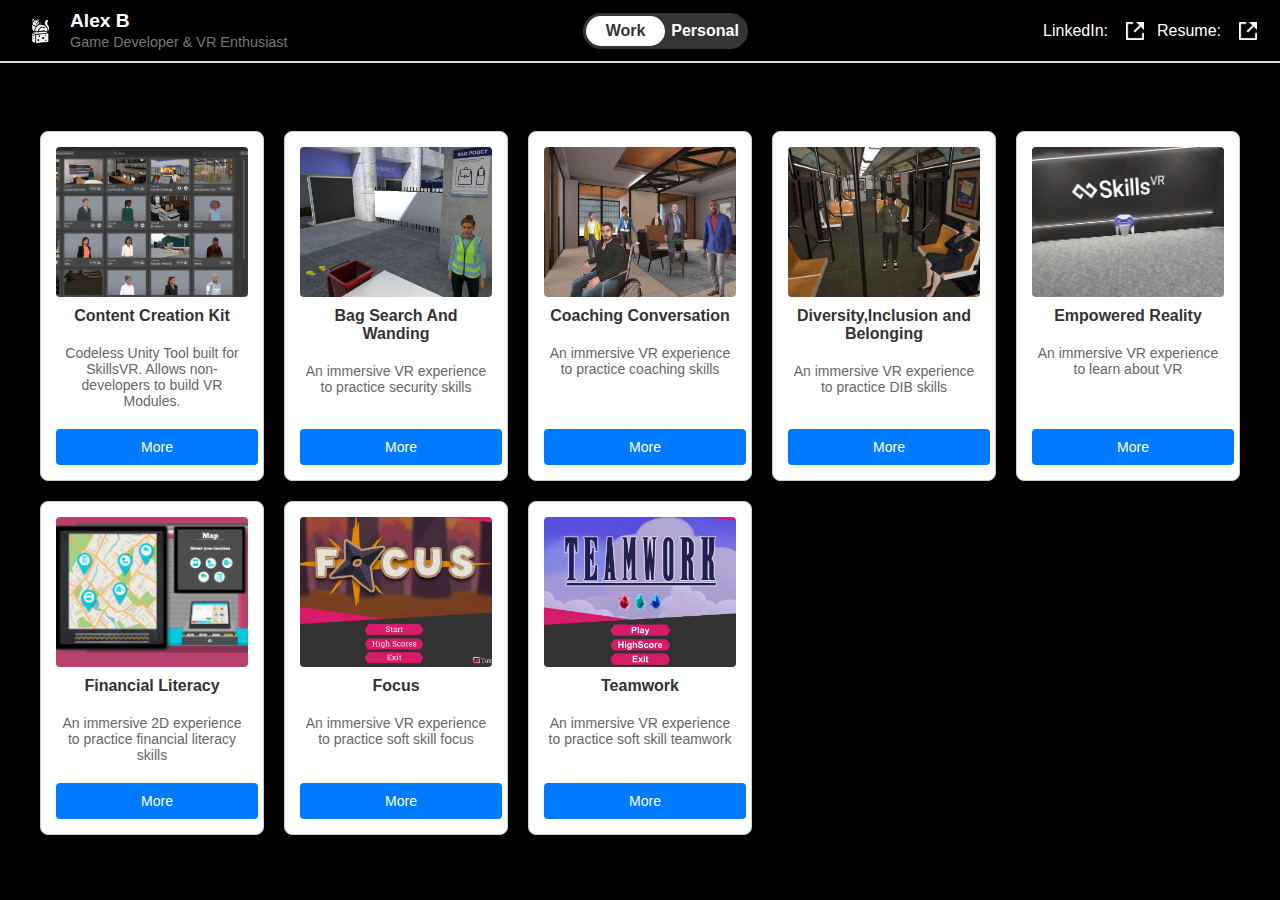
==== commit b962fd90: "Website Update - Index Page Banner Changed - Added in toggle" ====
--- a/index.html
+++ b/index.html
@@ -7,38 +7,35 @@
     <link rel="stylesheet" href="styles.css">
     <script src="scripts.js" defer></script>
     <title>Alex B Projects</title>
-    <style>    
-
-    </style>
 </head>
 
 <body>
-    <header>
-        <h1>Welcome to My Projects</h1>
-        <div class="nav-links">
-            <a href="index.html">Home</a>
-            
-            <div class="dropdown">
-                <button class="dropdown-button">Projects</button>
-                <div class="dropdown-content">
-                    <a href="cck.html">Content Creation Kit (CCK) - Unity Tool</a>
-                    <a href="bsnw.html">Bag Search And Wanding - VR</a> 
-                    <a href="coaching.html">Coaching Conversation - VR</a>
-                    <a href="dib.html">Diversity, Inclusion and Belonging - VR</a>
-                    <a href="empowered.html">Empowered Reality - VR</a>
-                    <a href="financial.html">Financial Literacy - 2D</a>
-                    <a href="focus.html">Focus - 2D</a>
-                    <a href="teamwork.html">Teamwork - 2D</a>
-                    <a href="timemanagement.html">Time Management - 2D</a>
-                </div>
+    <header class="main-header">
+        <div class="left-section">
+            <img src="assets/CatWhite.png" alt="Icon" class="icon">
+            <div>
+                <span class="name">Alex B</span>
+                <span class="subtitle">Game Developer & VR Enthusiast</span>
             </div>
         </div>
+        <div class="middle-section">
+            <input type="checkbox" id="toggle" class="toggleCheckbox" />
+            <label for="toggle" class='toggleContainer'>
+              <div>Work</div>   
+              <div>Personal</div>
+            </label>
+        </div>
+        <div class="right-section">
+            <span>LinkedIn:</span>
+            <a href="cck.html" target="_blank" class="icon-link">
+                <img src="assets/Redirect.png" alt="LinkedIn">
+            </a>
+            <span>Resume:</span>
+            <a href="cck.html" target="_blank" class="icon-link">
+                <img src="assets/Redirect.png" alt="Resume">
+            </a>
+        </div>
     </header>
-
-    <!-- <section class="banner">
-        <h2>Explore Projects</h2>
-        <p>Click to learn more about each project</p>
-    </section> -->
 
     <h2 class="explore-heading">Explore Projects</h2>
     <div class="tile-container">
@@ -46,7 +43,8 @@
         <div class="tile">
             <img src="assets/CCK/CCK 1.png" alt="Tile Image">
             <h2 class="tile-title">Content Creation Kit</h2>
-            <p class="description">Codeless Unity Tool built for SkillsVR. Allows non-developers to build VR Modules.</p>
+            <p class="description">Codeless Unity Tool built for SkillsVR. Allows non-developers to build VR Modules.
+            </p>
             <a href="cck.html" class="more-button">More</a>
         </div>
         <div class="tile">
@@ -111,4 +109,4 @@
     </script>
 </body>
 
-</html>
+</html>--- a/styles.css
+++ b/styles.css
@@ -3,28 +3,151 @@
     text-align: center;
     margin: 0;
     padding: 0;
-    background-color: #f4f4f4;
-}
-
-header {
-    background-image: url('assets/bannerbackground.jpg');  /* Replace with your image path */
-    background-size: cover;  /* Ensures the image covers the header without stretching */
-    background-position: center;  /* Centers the image */
-    height: 300px;  /* Set a fixed height for the banner */
-    width: 100%;  /* Make the banner full-width */
-    color: white;  /* Set text color for visibility */
-    display: flex;
-    align-items: center;  /* Centers the text vertically */
-    justify-content: center;  /* Centers the text horizontally */
-    text-align: center;  /* Optional: Ensures the text is centered */
-}
-
-/* Optional: Style for the title */
-header h1 {
-    font-size: 2rem;
-    margin: 0;
-}
-
+    background-color: #000000;
+}
+
+.main-header {
+    display: flex;
+    justify-content: space-between;
+    align-items: center;
+    padding: 10px 20px;
+    background-color: #000000;
+    border-bottom: 2px solid #ddd;
+}
+
+.left-section,
+.middle-section,
+.right-section {
+    display: flex;
+    align-items: center;
+    text-align: left;
+    color: #ffffff;
+}
+
+.left-section div {
+    display: flex;
+    flex-direction: column;
+}
+
+.icon {
+    width: 40px;
+    height: 40px;
+    border-radius: 50%;
+    margin-right: 10px;
+}
+
+.name {
+    font-size: 1.2em;
+    font-weight: bold;
+    color: #ffffff;
+}
+
+.subtitle {
+    font-size: 0.9em;
+    color: #777;
+    margin-top: 2px; /* Small spacing between name and subtitle */
+    line-height: 1.2;
+}
+
+.middle-section {
+    justify-content: center;
+}
+
+.toggleContainer {
+    position: relative;
+    display: grid;
+    grid-template-columns: repeat(2, 1fr);
+    width: fit-content;
+    border: 3px solid #343434;
+    border-radius: 20px;
+    background: #343434;
+    font-weight: bold;
+    color: #343434;
+    cursor: pointer;
+  }
+  .toggleContainer::before {
+    content: '';
+    position: absolute;
+    width: 50%;
+    height: 100%;
+    left: 0%;
+    border-radius:20px;
+    background: white;
+    transition: all 0.3s;
+  }
+  .toggleCheckbox:checked + .toggleContainer::before {
+     left: 50%;
+  }
+  .toggleContainer div {
+    padding: 6px;
+    text-align: center;
+    z-index: 1;
+  }
+  .toggleCheckbox {
+    display: none;
+  }
+  .toggleCheckbox:checked + .toggleContainer div:first-child{
+    color: white;
+    transition: color 0.3s;
+  }
+  .toggleCheckbox:checked + .toggleContainer div:last-child{
+    color: #343434;
+    transition: color 0.3s;
+  }
+  .toggleCheckbox + .toggleContainer div:first-child{
+    color: #343434;
+    transition: color 0.3s;
+  }
+  .toggleCheckbox + .toggleContainer div:last-child{
+    color: white;
+    transition: color 0.3s;
+  }
+.right-section {
+    display: flex;
+    align-items: center;
+    gap: 10px;
+}
+
+.icon-link {
+    display: flex;
+    align-items: center;
+    text-decoration: none;
+    color: inherit;
+}
+
+.icon-link img {
+    width: 24px;
+    height: 24px;
+    margin-left: 5px;
+    transition: transform 0.3s ease;
+}
+
+.icon-link img:hover {
+    transform: scale(1.2);
+}
+
+/* Optional dark theme styles */
+body.dark-theme {
+    background-color: #333;
+    color: #fff;
+}
+
+body.dark-theme .main-header {
+    background-color: #444;
+    border-bottom-color: #555;
+}
+
+body.dark-theme .name {
+    color: #fff;
+}
+
+body.dark-theme .subtitle {
+    color: #aaa;
+}
+
+body.dark-theme .slider {
+    background-color: #555;
+}
 .nav-links {
     display: flex;
     align-items: center;
